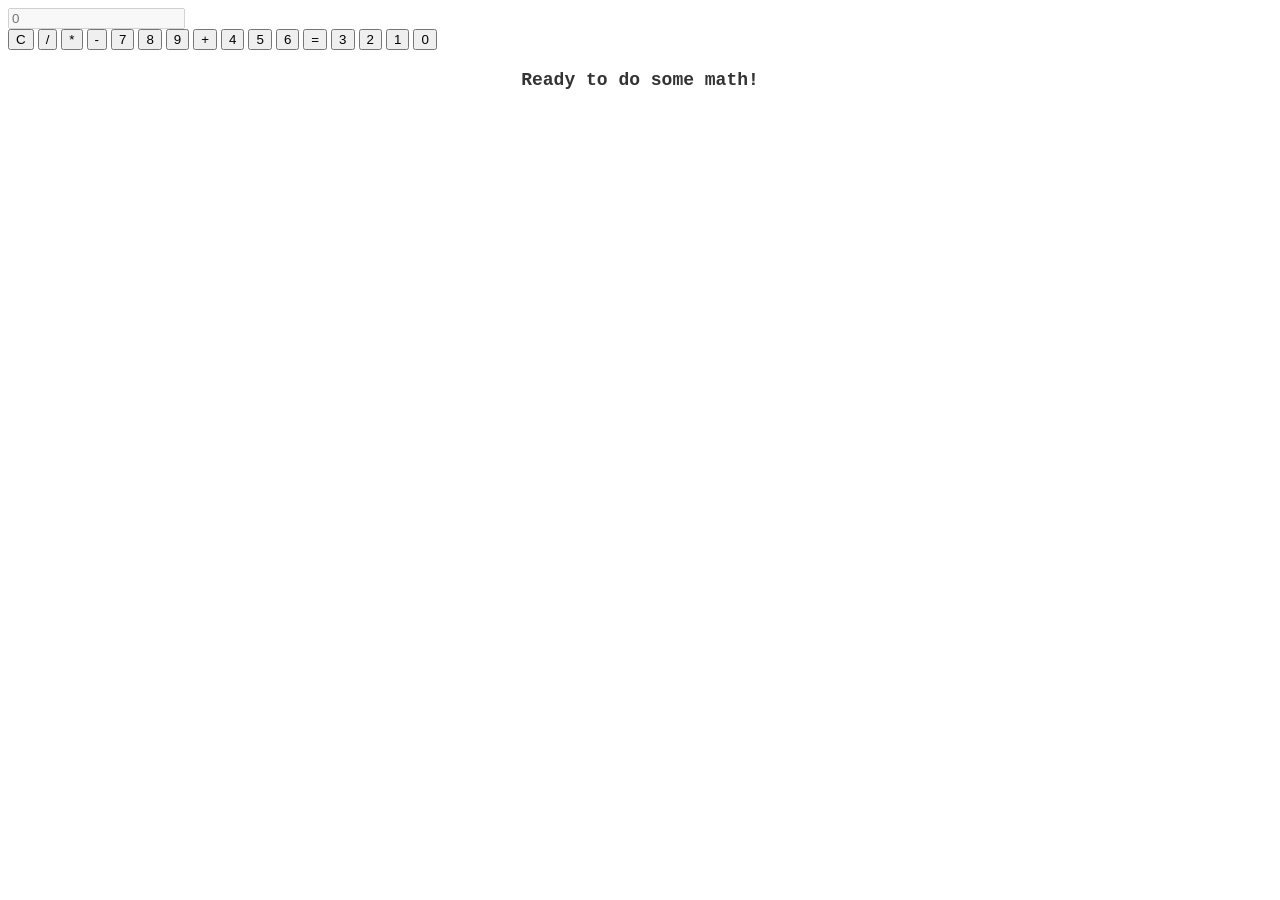
==== index.html @ 034b7570 "Rename calculator/index.html to index.html" ====
<!DOCTYPE html>
<html lang="en">
    <head>
        <meta charset="UTF-8">
        <meta name="viewport" content="width=device-width, initial-scale=1.0">
        <title>CutieCalce</title>
        <!-- THis links my css file-->
         <link rel="stylesheet" href="style.css">
    </head>
    <body>
        <div class="calculator">
            <input type="text" id="display" disabled placeholder="0">

            <div class="buttons">
                <!-- Row 1-->
                 <button class="btn clear">C</button>
                 <button class="btn operator">/</button>
                 <button class="btn operator">*</button>
                 <button class="btn operator">-</button>

                 <!--Row 2-->
                 <button class="btn">7</button>
                 <button class="btn">8</button>
                 <button class="btn">9</button>
                 <button class="btn equals">+</button>

                 <!--Row 3-->
                 <button class="btn">4</button>
                 <button class="btn">5</button>
                 <button class="btn">6</button>
                 <button class="btn equals">=</button>

                 <!--Row 4-->
                 <button class="btn">3</button>
                 <button class="btn">2</button>
                 <button class="btn">1</button>
                 <button class="btn">0</button>
            </div>
            </div>

            <!--The calculator's "voice"-->
            <p id="status-message" style="margin-top: 20px; font-family: 'Courier New', monoscope; font-size: 18px; color: #333; text-align:center; font-weight: bold;">Ready to do some math!</p>

            <script src="script.js"></script>
    </body>
</html>
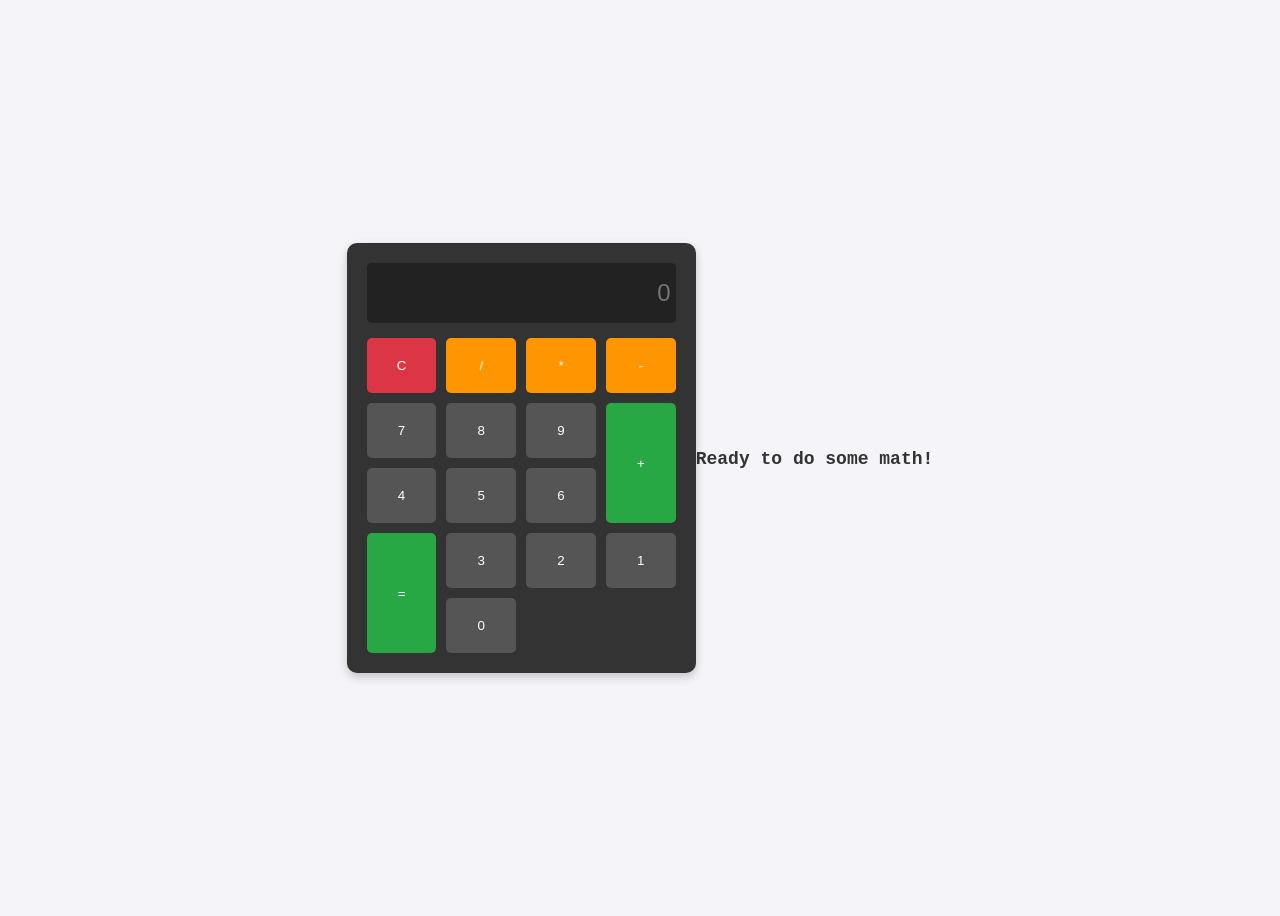
==== commit 245bf455: "Update index.html" ====
--- a/index.html
+++ b/index.html
@@ -4,7 +4,7 @@
         <meta charset="UTF-8">
         <meta name="viewport" content="width=device-width, initial-scale=1.0">
         <title>CutieCalce</title>
-        <!-- THis links my css file-->
+        
          <link rel="stylesheet" href="style.css">
     </head>
     <body>
@@ -12,25 +12,25 @@
             <input type="text" id="display" disabled placeholder="0">
 
             <div class="buttons">
-                <!-- Row 1-->
+                
                  <button class="btn clear">C</button>
                  <button class="btn operator">/</button>
                  <button class="btn operator">*</button>
                  <button class="btn operator">-</button>
 
-                 <!--Row 2-->
+                 
                  <button class="btn">7</button>
                  <button class="btn">8</button>
                  <button class="btn">9</button>
                  <button class="btn equals">+</button>
 
-                 <!--Row 3-->
+                 
                  <button class="btn">4</button>
                  <button class="btn">5</button>
                  <button class="btn">6</button>
                  <button class="btn equals">=</button>
 
-                 <!--Row 4-->
+                 
                  <button class="btn">3</button>
                  <button class="btn">2</button>
                  <button class="btn">1</button>
@@ -38,7 +38,7 @@
             </div>
             </div>
 
-            <!--The calculator's "voice"-->
+            
             <p id="status-message" style="margin-top: 20px; font-family: 'Courier New', monoscope; font-size: 18px; color: #333; text-align:center; font-weight: bold;">Ready to do some math!</p>
 
             <script src="script.js"></script>
--- a/style.css
+++ b/style.css
@@ -0,0 +1,73 @@
+/* Put everything in the center of the screen */
+body {
+    display: flex;
+    justify-content: center;
+    align-items: center;
+    height: 100vh;
+    background-color: #f4f4f9;
+    font-family: Arial, sans-serif;
+}
+
+/* The calculator box */
+.calculator {
+    background-color: #333;
+    padding: 20px;
+    border-radius: 10px;
+    box-shadow: 0px 4px 10px rgba(0, 0, 0, 0.2);
+}
+
+/* The display screen */
+#display {
+    width: 100%;
+    height: 60px;
+    font-size: 24px;
+    text-align: right;
+    margin-bottom: 15px;
+    border: none;
+    border-radius: 5px;
+    padding: 5px;
+    box-sizing: border-box;
+    background-color: #222;
+    color: #00ff00;
+}
+
+/* The grid for the buttons */
+.buttons {
+    display: grid;
+    grid-template-columns: repeat(4, 1fr);
+    gap: 10px;
+}
+
+/* Base style for All buttons */
+.btn {
+    padding: 20px;
+    border: none;
+    border-radius: 5px;
+    cursor: pointer;
+    background-color: #555;
+    color: white;
+}
+
+/* Change color when hovering over a button */
+.btn:hover {
+    background-color: #777;
+}
+
+/* Special colors for operators and actions */
+.operator{
+    background-color: #ff9500;
+}
+.operator:hover {
+    background-color:#ffaa33;
+}
+.equals {
+    background-color: #28a745;
+    grid-row: span 2;
+}
+
+.clear {
+    background-color: #dc3545;
+}
+.clear:hover {
+    background-color: #e85d6a;
+}
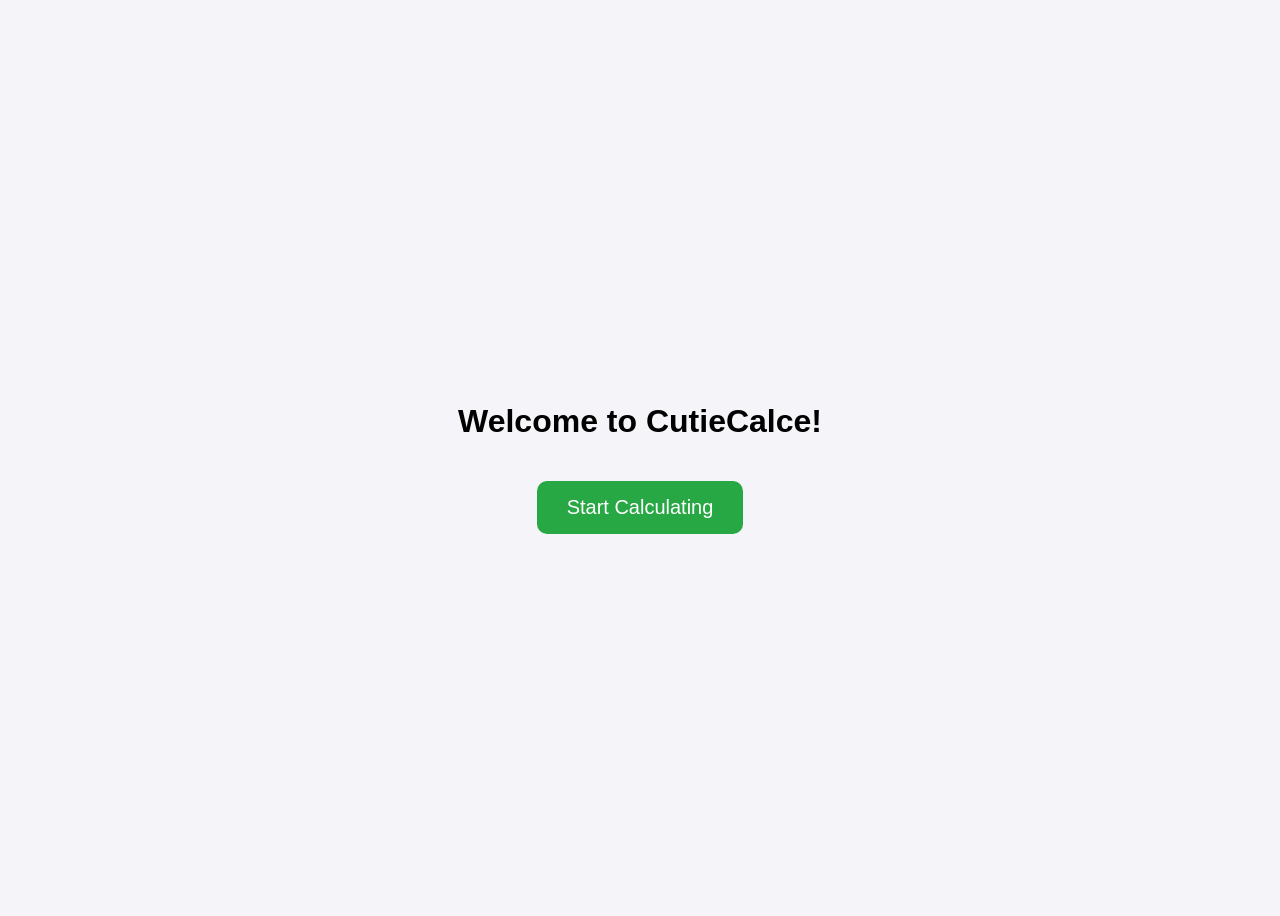
==== commit c6dff8aa: "improvements  home and index page" ====
--- a/index.html
+++ b/index.html
@@ -3,44 +3,31 @@
     <head>
         <meta charset="UTF-8">
         <meta name="viewport" content="width=device-width, initial-scale=1.0">
-        <title>CutieCalce</title>
-        
-         <link rel="stylesheet" href="style.css">
+        <title>CutieCalce Home</title>
+        <style>
+            body{
+                display:flex;
+                flex-direction: column;
+                justify-content: center;
+                align-items: center;
+                height: 100vh;
+                background-color: #f4f4f9;
+                font-family: Arial, sans-serif;
+                text-align:center;
+            }
+            .start-btn {
+                padding: 15px 30px;
+                font-size: 20px;
+                background-color: #28a745;
+                color: white;
+                text-decoration: none;
+                border-radius: 10px;
+                margin-top: 20px;
+            }
+        </style>
+        <body>
+            <h1>Welcome to CutieCalce!</h1>
+            <a href="calculator.html" class="start-btn">Start Calculating</a>
+        </body>
     </head>
-    <body>
-        <div class="calculator">
-            <input type="text" id="display" disabled placeholder="0">
-
-            <div class="buttons">
-                
-                 <button class="btn clear">C</button>
-                 <button class="btn operator">/</button>
-                 <button class="btn operator">*</button>
-                 <button class="btn operator">-</button>
-
-                 
-                 <button class="btn">7</button>
-                 <button class="btn">8</button>
-                 <button class="btn">9</button>
-                 <button class="btn equals">+</button>
-
-                 
-                 <button class="btn">4</button>
-                 <button class="btn">5</button>
-                 <button class="btn">6</button>
-                 <button class="btn equals">=</button>
-
-                 
-                 <button class="btn">3</button>
-                 <button class="btn">2</button>
-                 <button class="btn">1</button>
-                 <button class="btn">0</button>
-            </div>
-            </div>
-
-            
-            <p id="status-message" style="margin-top: 20px; font-family: 'Courier New', monoscope; font-size: 18px; color: #333; text-align:center; font-weight: bold;">Ready to do some math!</p>
-
-            <script src="script.js"></script>
-    </body>
-</html>
+</html>
